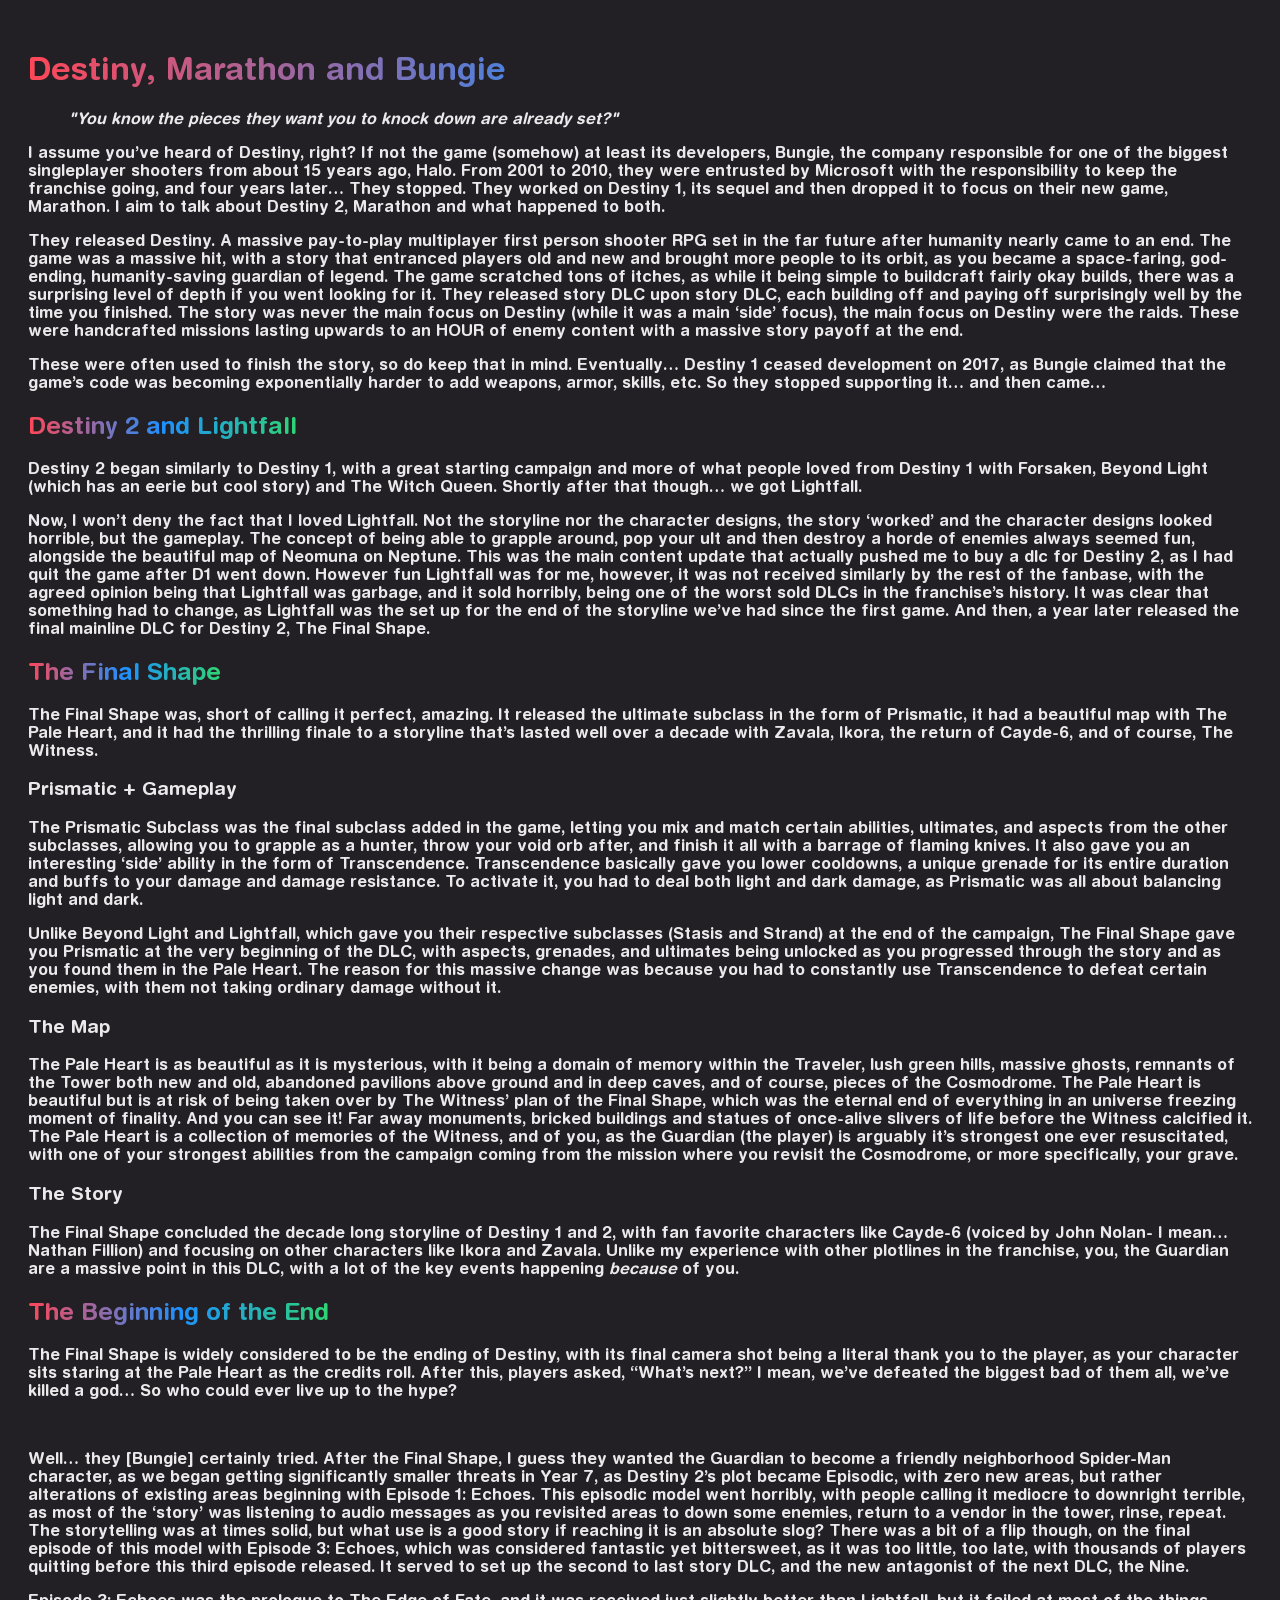
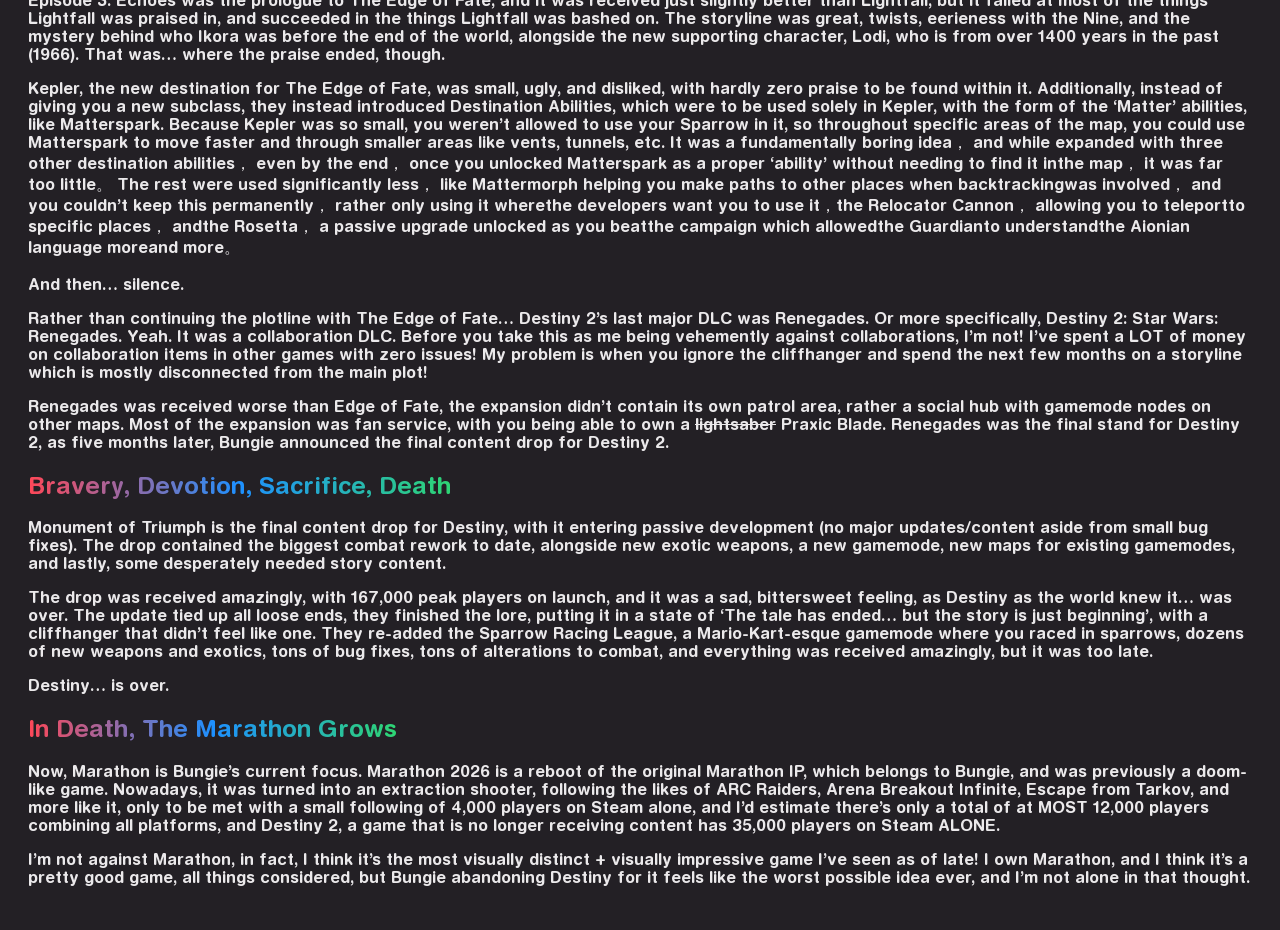
==== thoughts/destiny.html @ fc479147 "added blog no.1 blog abt destiny" ====
<!DOCTYPE html>
<html>

<head>
  <meta charset="utf-8">
  <meta name="viewport" content="width=device-width, initial-scale=1.0">
  <title>Destiny & Mismanagement</title>
  <link rel="stylesheet" href="../styles.css" />
</head>

<body class="body">
  <div class="rainbow"><h1 id="destiny-marathon-and-bungie">Destiny, Marathon and Bungie</h1></div>
<blockquote>
<p><em><strong>"You know the pieces they want you to knock down are already set?"</strong></em></p>
</blockquote>
<p>I assume you’ve heard of Destiny, right? If not the game (somehow) at least its developers, Bungie, the company responsible for one of the biggest singleplayer shooters from about 15 years ago, Halo. From 2001 to 2010, they were entrusted by Microsoft with the responsibility to keep the franchise going, and four years later… They stopped. They worked on Destiny 1, its sequel and then dropped it to focus on their new game, Marathon. I aim to talk about Destiny 2, Marathon and what happened to both.</p>
<p>They released Destiny. A massive pay-to-play multiplayer first person shooter RPG set in the far future after humanity nearly came to an end. The game was a massive hit, with a story that entranced players old and new and brought more people to its orbit, as you became a space-faring, god-ending, humanity-saving guardian of legend. The game scratched tons of itches, as while it being simple to buildcraft fairly okay builds, there was a surprising level of depth if you went looking for it. They released story DLC upon story DLC, each building off and paying off surprisingly well by the time you finished. The story was never the main focus on Destiny (while it was a main ‘side’ focus), the main focus on Destiny were the <strong>raids.</strong> These were handcrafted missions lasting upwards to an HOUR of enemy content with a massive story payoff at the end.</p>
<p>These were often used to finish the story, so do keep that in mind. Eventually… Destiny 1 ceased development on 2017, as Bungie claimed that the game’s code was becoming exponentially harder to add weapons, armor, skills, etc. So they stopped supporting it… and then came…</p>
<h2 id="destiny-2-and-lightfall"> <span class="rainbow">Destiny 2 and Lightfall</span></h2>
<p>Destiny 2 began similarly to Destiny 1, with a great starting campaign and more of what people loved from Destiny 1 with Forsaken, Beyond Light (which has an eerie but cool story) and The Witch Queen. Shortly after that though… we got Lightfall.</p>
<p>Now, I won’t deny the fact that I loved Lightfall. Not the storyline nor the character designs, the story ‘worked’ and the character designs looked horrible, but the gameplay. The concept of being able to grapple around, pop your ult and then destroy a horde of enemies always seemed fun, alongside the beautiful map of Neomuna on Neptune. This was the main content update that actually pushed me to <strong>buy</strong> a dlc for Destiny 2, as I had quit the game after D1 went down. However fun Lightfall was for me, however, it was not received similarly by the rest of the fanbase, with the agreed opinion being that Lightfall was garbage, and it sold horribly, being one of the <strong>worst sold</strong> DLCs in the franchise’s history. It was clear that something had to change, as Lightfall was the set up for the end of the storyline we’ve had since the first game. And then, a year later released the final mainline DLC for Destiny 2, The Final Shape.</p>
<h2 id="the-final-shape"><span class="rainbow">The Final Shape</span></h2>
<p>The Final Shape was, short of calling it perfect, amazing. It released the ultimate subclass in the form of Prismatic, it had a beautiful map with The Pale Heart, and it had the thrilling finale to a storyline that’s lasted well over a decade with Zavala, Ikora, the return of Cayde-6, and of course, The Witness.</p>
<h3 id="prismatic--gameplay">Prismatic + Gameplay</h3>
<p>The Prismatic Subclass was the final subclass added in the game, letting you mix and match certain abilities, ultimates, and aspects from the other subclasses, allowing you to grapple as a hunter, throw your void orb after, and finish it all with a barrage of flaming knives. It also gave you an interesting ‘side’ ability in the form of Transcendence. Transcendence basically gave you lower cooldowns, a unique grenade for its entire duration and buffs to your damage and damage resistance. To activate it, you had to deal both light and dark damage, as Prismatic was all about balancing light and dark.</p>
<p>Unlike Beyond Light and Lightfall, which gave you their respective subclasses (Stasis and Strand) at the end of the campaign, The Final Shape gave you Prismatic at the very beginning of the DLC, with aspects, grenades, and ultimates being unlocked as you progressed through the story and as you found them in the Pale Heart. The reason for this massive change was because you had to constantly use Transcendence to defeat certain enemies, with them not taking ordinary damage without it.</p>
<h3 id="the-map">The Map</h3>
<p>The Pale Heart is as beautiful as it is mysterious, with it being a domain of memory within the Traveler, lush green hills, massive ghosts, remnants of the Tower both new and old, abandoned pavilions above ground and in deep caves, and of course, pieces of the Cosmodrome. The Pale Heart is beautiful but is at risk of being taken over by The Witness’ plan of the Final Shape, which was the eternal end of everything in an universe freezing moment of finality. And you can see it! Far away monuments, bricked buildings and statues of once-alive slivers of life before the Witness calcified it. The Pale Heart is a collection of memories of the Witness, and of you, as the Guardian (the player) is arguably it’s strongest one ever resuscitated, with one of your strongest abilities from the campaign coming from the mission where you revisit the Cosmodrome, or more specifically, your grave.</p>
<h3 id="the-story">The Story</h3>
<p>The Final Shape concluded the decade long storyline of Destiny 1 and 2, with fan favorite characters like Cayde-6 (voiced by John Nolan- I mean… Nathan Fillion) and focusing on other characters like Ikora and Zavala. Unlike my experience with other plotlines in the franchise, you, the Guardian are a massive point in this DLC, with a lot of the key events happening <em>because</em> of you.</p>
<h2 id="the-beginning-of-the-end"> <span class="rainbow">The Beginning of the End</span></h2>
<p>The Final Shape is widely considered to be the ending of Destiny, with its final camera shot being a literal thank you to the player, as your character sits staring at the Pale Heart as the credits roll. After this, players asked, “What’s next?” I mean, we’ve defeated the biggest bad of them all, we’ve killed a god… So who could ever live up to the hype?</p>
<p><img src="https://i.redd.it/egjtsbi9yagd1.png" alt=""></p>
<p>Well… they [Bungie] certainly tried. After the Final Shape, I guess they wanted the Guardian to become a friendly neighborhood Spider-Man character, as we began getting significantly smaller threats in Year 7, as Destiny 2’s plot became Episodic, with zero new areas, but rather alterations of existing areas beginning with Episode 1: Echoes. This episodic model went horribly, with people calling it mediocre to downright terrible, as most of the ‘story’ was listening to audio messages as you revisited areas to down some enemies, return to a vendor in the tower, rinse, repeat. The storytelling was at times solid, but what use is a good story if reaching it is an absolute slog? There was a bit of a flip though, on the final episode of this model with Episode 3: Echoes, which was considered fantastic yet bittersweet, as it was too little, too late, with thousands of players quitting before this third episode released. It served to set up the second to last story DLC, and the new antagonist of the next DLC, the Nine.</p>
<p>Episode 3: Echoes was the prologue to The Edge of Fate, and it was received just slightly better than Lightfall, but it failed at most of the things Lightfall was praised in, and succeeded in the things Lightfall was bashed on. The storyline was great, twists, eerieness with the Nine, and the mystery behind who Ikora was before the end of the world, alongside the new supporting character, Lodi, who is from over 1400 years in the past (1966). That was… where the praise ended, though.</p>
<p>Kepler, the new destination for The Edge of Fate, was small, ugly, and disliked, with hardly zero praise to be found within it. Additionally, instead of giving you a new subclass, they instead introduced Destination Abilities, which were to be used solely in Kepler, with the form of the ‘Matter’ abilities, like Matterspark. Because Kepler was so small, you weren’t allowed to use your Sparrow in it, so throughout specific areas of the map, you could use Matterspark to move faster and through smaller areas like vents, tunnels, etc. It was a fundamentally boring idea， and while expanded with three other destination abilities， even by the end， once you unlocked Matterspark as a proper ‘ability’ without needing to find it inthe map， it was far too little。 The rest were used significantly less， like Mattermorph helping you make paths to other places when backtrackingwas involved， and you couldn’t keep this permanently， rather only using it wherethe developers want you to use it，the Relocator Cannon， allowing you to teleportto specific places， andthe Rosetta， a passive upgrade unlocked as you beatthe campaign which allowedthe Guardianto understandthe Aionian language moreand more。</p>
<p>And then… silence.</p>
<p>Rather than continuing the plotline with The Edge of Fate… Destiny 2’s last major DLC was Renegades. Or more specifically, Destiny 2: Star Wars: Renegades. Yeah. It was a collaboration DLC. Before you take this as me being vehemently against collaborations, I’m not! I’ve spent a LOT of money on collaboration items in other games with zero issues! My problem is when you ignore the cliffhanger and spend the next few months on a storyline which is mostly disconnected from the main plot!</p>
<p>Renegades was received worse than Edge of Fate, the expansion didn’t contain its own patrol area, rather a social hub with gamemode nodes on other maps. Most of the expansion was fan service, with you being able to own a <s>lightsaber</s> Praxic Blade. Renegades was the final stand for Destiny 2, as five months later, Bungie announced the final content drop for Destiny 2.</p>
<h2 id="bravery-devotion-sacrifice-death"><span class="rainbow">Bravery, Devotion, Sacrifice, Death</span></h2>
<p>Monument of Triumph is the final content drop for Destiny, with it entering passive development (no major updates/content aside from small bug fixes). The drop contained the biggest combat rework to date, alongside new exotic weapons, a new gamemode, new maps for existing gamemodes, and lastly, some desperately needed story content.</p>
<p>The drop was received amazingly, with 167,000 peak players on launch, and it was a sad, bittersweet feeling, as Destiny as the world knew it… was over. The update tied up all loose ends, they finished the lore, putting it in a state of ‘The tale has ended… but the story is just beginning’, with a cliffhanger that didn’t feel like one. They re-added the Sparrow Racing League, a Mario-Kart-esque gamemode where you raced in sparrows, dozens of new weapons and exotics, tons of bug fixes, tons of alterations to combat, and everything was received amazingly, but it was too late.</p>
<p>Destiny… is over.</p>
<h2 id="in-death-the-marathon-grows"> <span class="rainbow">In Death, The Marathon Grows</span></h2>
<p>Now, Marathon is Bungie’s current focus. Marathon 2026 is a reboot of the original Marathon IP, which belongs to Bungie, and was previously a doom-like game. Nowadays, it was turned into an extraction shooter, following the likes of ARC Raiders, Arena Breakout Infinite, Escape from Tarkov, and more like it, only to be met with a small following of 4,000 players on Steam alone, and I’d estimate there’s only a total of at MOST 12,000 players combining all platforms, and Destiny 2, a game that is no longer receiving content has 35,000 players on Steam ALONE.</p>
<p>I’m not against Marathon, in fact, I think it’s the most visually distinct + visually impressive game I’ve seen as of late! I own Marathon, and I think it’s a pretty good game, all things considered, but Bungie abandoning Destiny for it feels like the worst possible idea ever, and I’m not alone in that thought.</p>
</div>
</body>

</html>
---- styles.css ----
@font-face {
    font-family: 'Adventurer';
    src: url(fonts/Adventurer.woff2) format('woff2');
}

@font-face {
    font-family: 'TinyUnicode';
    src: url(fonts/TinyUnicode.woff2) format('woff2');
}

@font-face {
    font-family: 'Jersey15';
    src: url(fonts/Jersey15-Regular.woff2) format('woff2');
}

@font-face {
    font-family: 'HelveticaRound';
    src: url(fonts/helvetica-rounded-bold-5871d05ead8de.woff2) format('woff2');
}

/* background for site + text color */
body {
    background-color: #232025;
    color: #ebe9eb;
    padding: 20px;
    box-sizing: border-box;
}

/* color for hyperlinks*/
a {
    color: #c38ef8;
}

.header {
    font-family: 'Jersey15';
    font-size: 35px;
    margin-bottom: 0px;
}

.header h1 {
    margin: 0;
    line-height: 1;
}

.sub {
    font-family: 'TinyUnicode';
    font-size: 30px;
}

.sub p {
    margin: 0;
    line-height: 1;
}

.body {
    font-family: 'HelveticaRound';
}

.bar {
    font-family: 'HelveticaRound';
    font-size: 18px;
    display: flex;
    gap: 15px;
}

.webring {
    font-family: 'HelveticaRound';
    margin-top: 50px;
    margin-bottom: 25px;
    text-align: center;
    width: 100%;
}

.rainbow { /* rainbow :3 */
    background: linear-gradient(to right, #ff4757, #1e90ff, #2ed573, #ffa502, #ff4757);
    background-size: 200% auto;
    -webkit-background-clip: text;
    -webkit-text-fill-color: transparent;
    background-clip: text;
    animation: flowRight 4s linear infinite;
}

@keyframes flowRight {
    0% {
        background-position: 0% center;
    }
    100% {
        background-position: 200% center;
    }
}

.top-nav-container {
    display: flex;
    justify-content: space-between; 
    align-items: center;           
    flex-wrap: wrap;             
    gap: 15px;
    margin-bottom: 10px; 
}
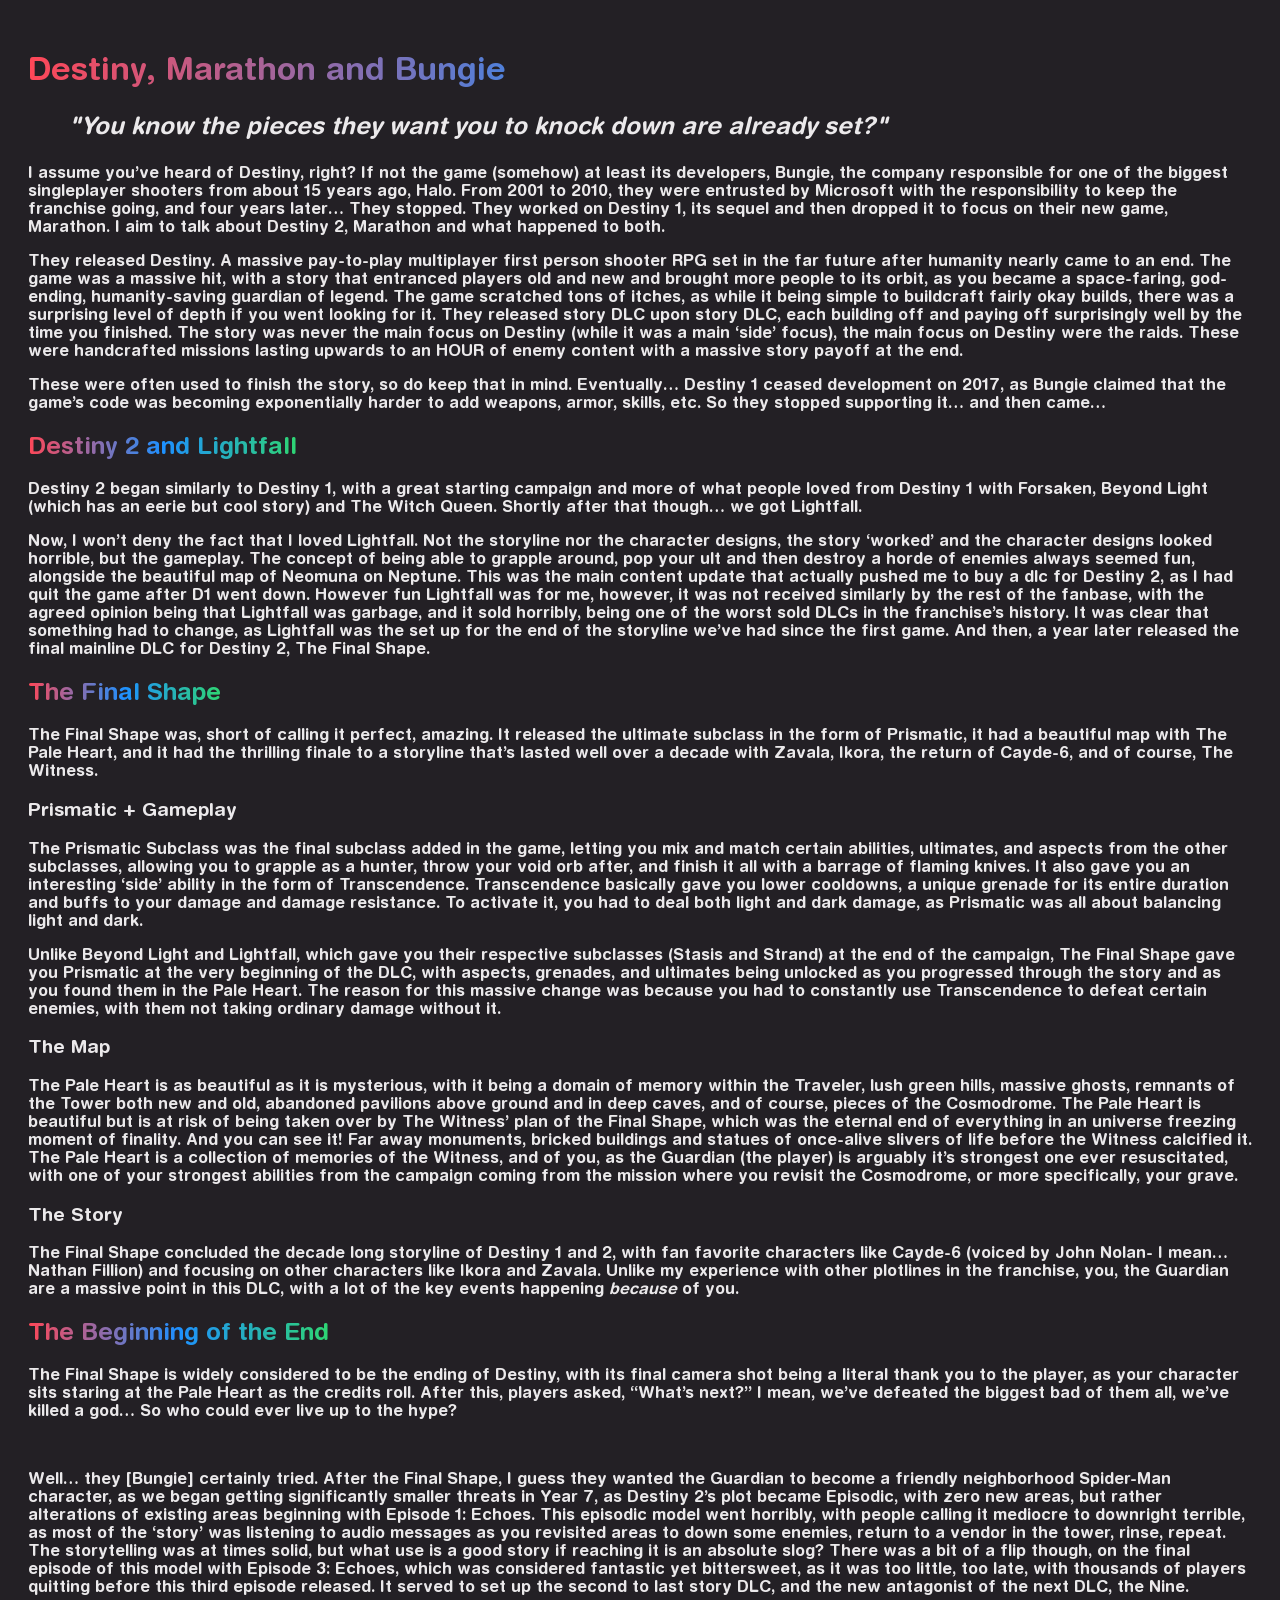
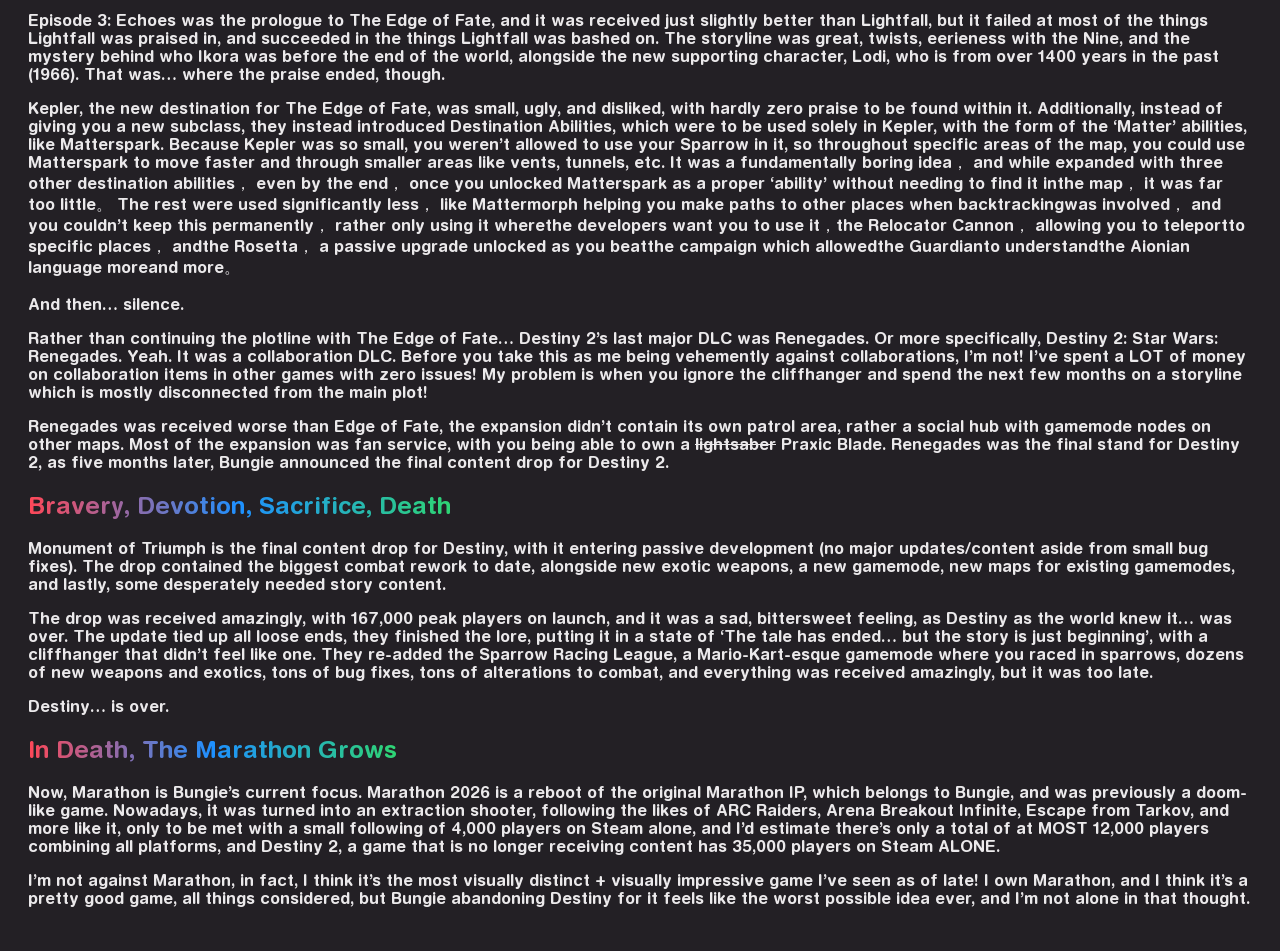
==== commit 7713e7d3: "fixed a misspell" ====
--- a/thoughts/destiny.html
+++ b/thoughts/destiny.html
@@ -11,7 +11,7 @@
 <body class="body">
   <div class="rainbow"><h1 id="destiny-marathon-and-bungie">Destiny, Marathon and Bungie</h1></div>
 <blockquote>
-<p><em><strong>"You know the pieces they want you to knock down are already set?"</strong></em></p>
+<h2><p><em><strong>"You know the pieces they want you to knock down are already set?"</strong></em></p></h2>
 </blockquote>
 <p>I assume you’ve heard of Destiny, right? If not the game (somehow) at least its developers, Bungie, the company responsible for one of the biggest singleplayer shooters from about 15 years ago, Halo. From 2001 to 2010, they were entrusted by Microsoft with the responsibility to keep the franchise going, and four years later… They stopped. They worked on Destiny 1, its sequel and then dropped it to focus on their new game, Marathon. I aim to talk about Destiny 2, Marathon and what happened to both.</p>
 <p>They released Destiny. A massive pay-to-play multiplayer first person shooter RPG set in the far future after humanity nearly came to an end. The game was a massive hit, with a story that entranced players old and new and brought more people to its orbit, as you became a space-faring, god-ending, humanity-saving guardian of legend. The game scratched tons of itches, as while it being simple to buildcraft fairly okay builds, there was a surprising level of depth if you went looking for it. They released story DLC upon story DLC, each building off and paying off surprisingly well by the time you finished. The story was never the main focus on Destiny (while it was a main ‘side’ focus), the main focus on Destiny were the <strong>raids.</strong> These were handcrafted missions lasting upwards to an HOUR of enemy content with a massive story payoff at the end.</p>
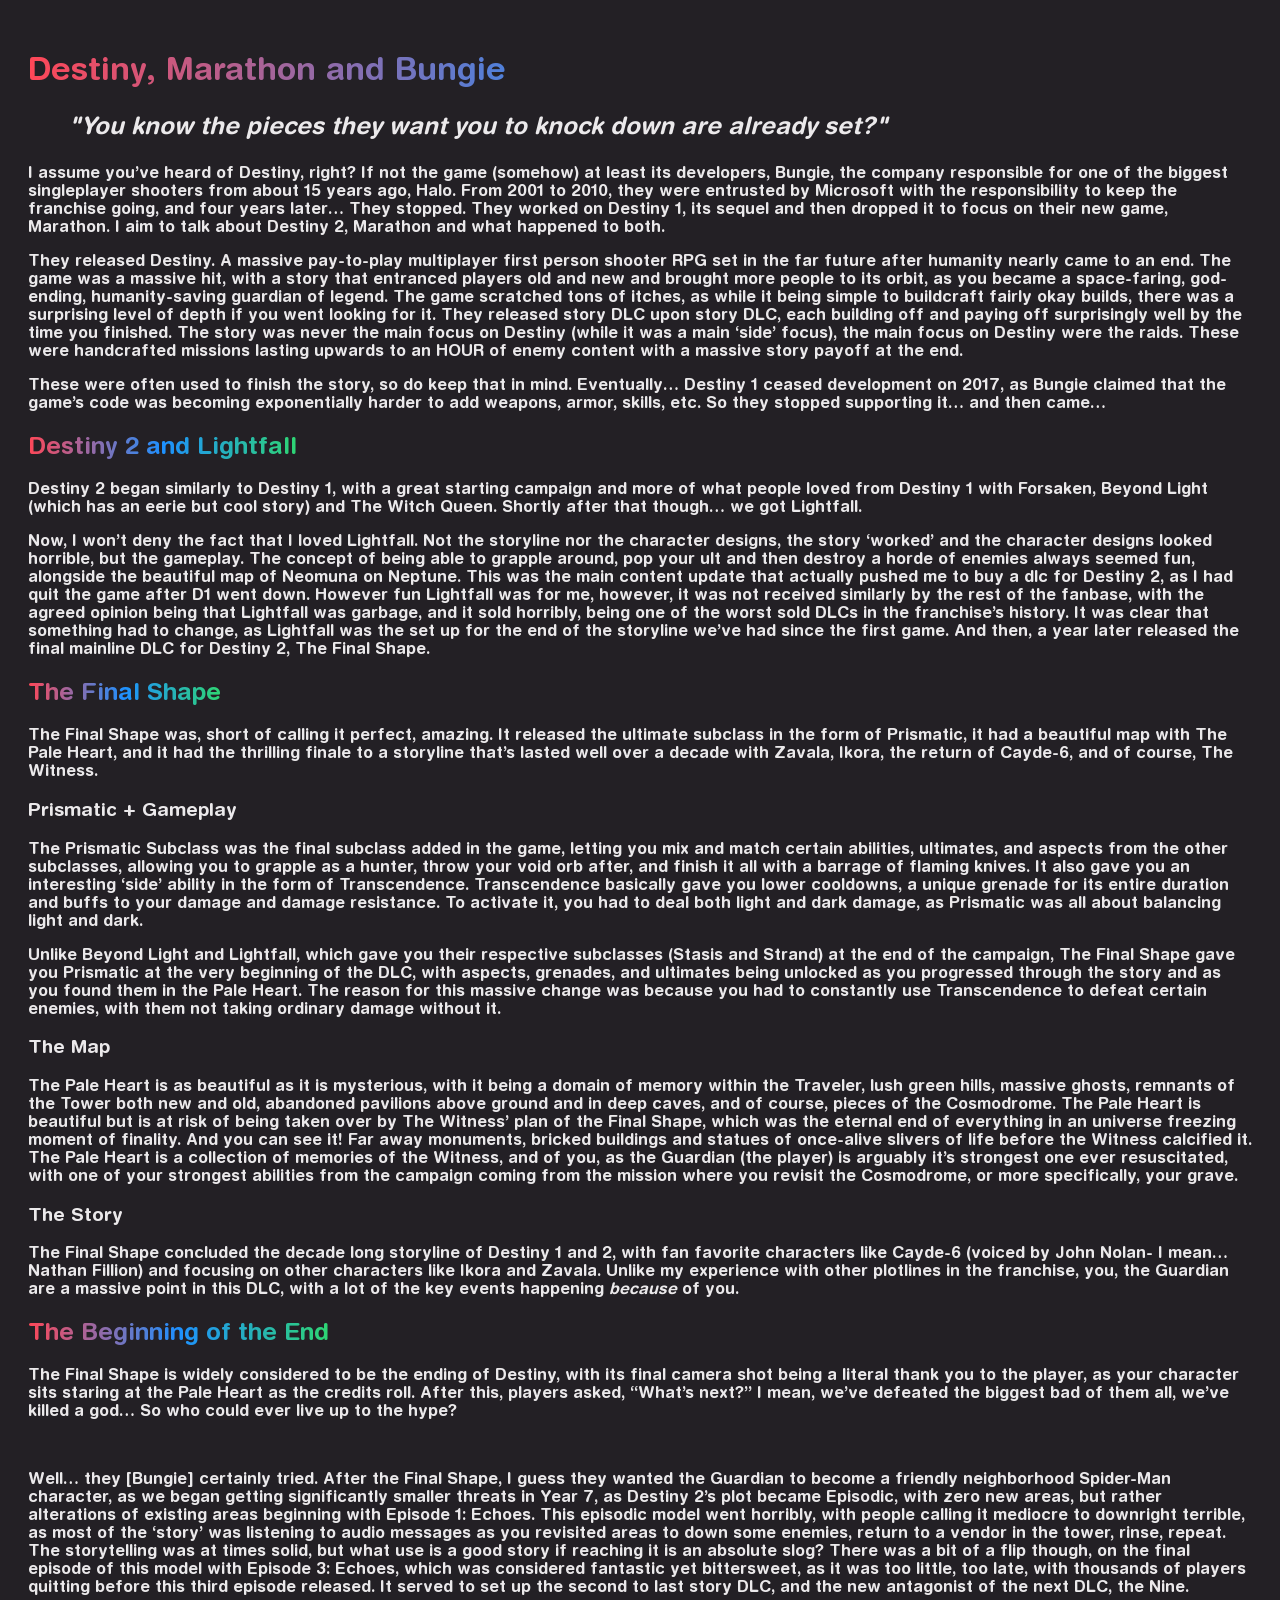
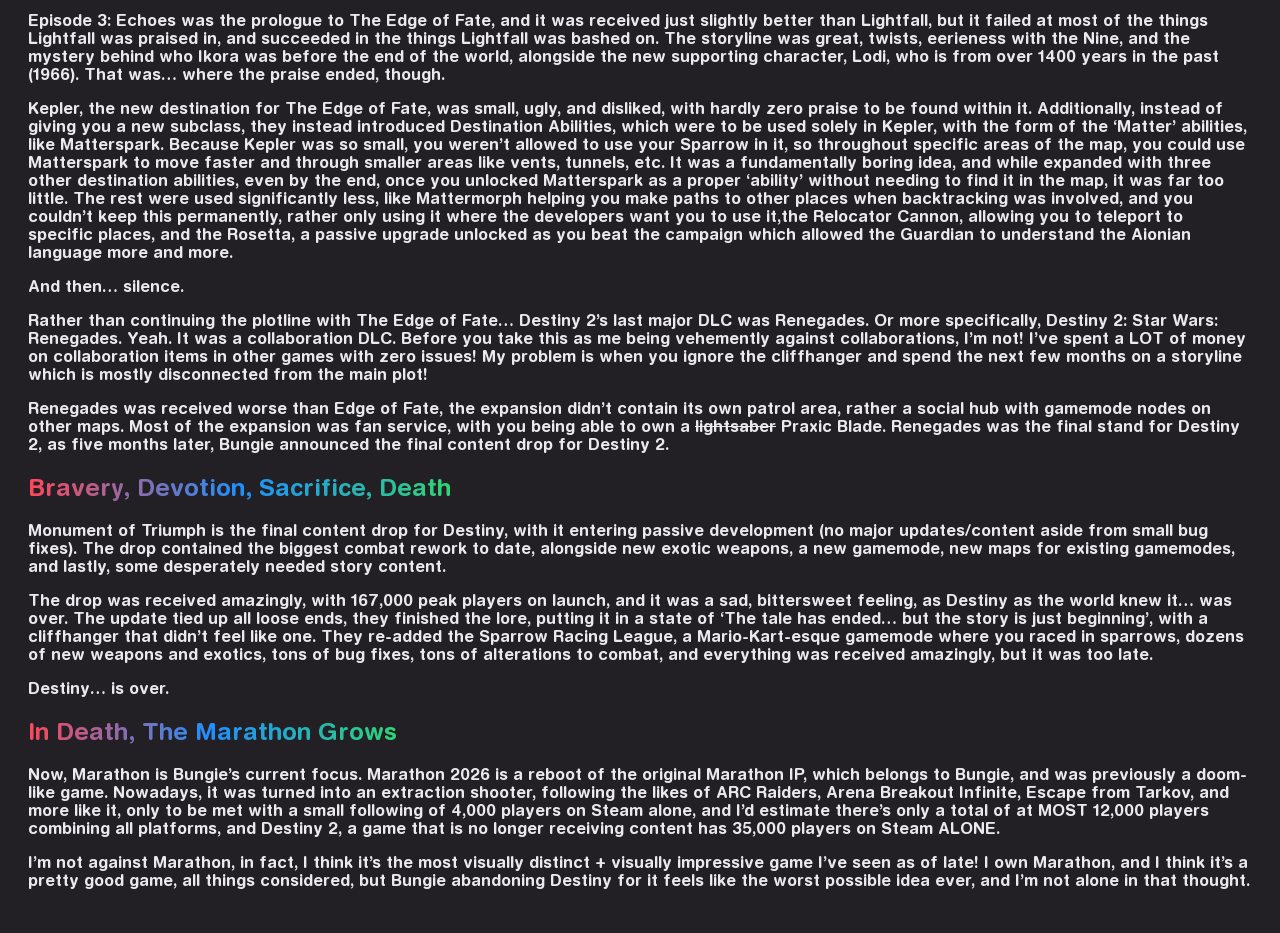
==== commit ae0562bd: "end me COPILOT STFU" ====
--- a/thoughts/destiny.html
+++ b/thoughts/destiny.html
@@ -33,7 +33,7 @@
 <p><img src="https://i.redd.it/egjtsbi9yagd1.png" alt=""></p>
 <p>Well… they [Bungie] certainly tried. After the Final Shape, I guess they wanted the Guardian to become a friendly neighborhood Spider-Man character, as we began getting significantly smaller threats in Year 7, as Destiny 2’s plot became Episodic, with zero new areas, but rather alterations of existing areas beginning with Episode 1: Echoes. This episodic model went horribly, with people calling it mediocre to downright terrible, as most of the ‘story’ was listening to audio messages as you revisited areas to down some enemies, return to a vendor in the tower, rinse, repeat. The storytelling was at times solid, but what use is a good story if reaching it is an absolute slog? There was a bit of a flip though, on the final episode of this model with Episode 3: Echoes, which was considered fantastic yet bittersweet, as it was too little, too late, with thousands of players quitting before this third episode released. It served to set up the second to last story DLC, and the new antagonist of the next DLC, the Nine.</p>
 <p>Episode 3: Echoes was the prologue to The Edge of Fate, and it was received just slightly better than Lightfall, but it failed at most of the things Lightfall was praised in, and succeeded in the things Lightfall was bashed on. The storyline was great, twists, eerieness with the Nine, and the mystery behind who Ikora was before the end of the world, alongside the new supporting character, Lodi, who is from over 1400 years in the past (1966). That was… where the praise ended, though.</p>
-<p>Kepler, the new destination for The Edge of Fate, was small, ugly, and disliked, with hardly zero praise to be found within it. Additionally, instead of giving you a new subclass, they instead introduced Destination Abilities, which were to be used solely in Kepler, with the form of the ‘Matter’ abilities, like Matterspark. Because Kepler was so small, you weren’t allowed to use your Sparrow in it, so throughout specific areas of the map, you could use Matterspark to move faster and through smaller areas like vents, tunnels, etc. It was a fundamentally boring idea， and while expanded with three other destination abilities， even by the end， once you unlocked Matterspark as a proper ‘ability’ without needing to find it inthe map， it was far too little。 The rest were used significantly less， like Mattermorph helping you make paths to other places when backtrackingwas involved， and you couldn’t keep this permanently， rather only using it wherethe developers want you to use it，the Relocator Cannon， allowing you to teleportto specific places， andthe Rosetta， a passive upgrade unlocked as you beatthe campaign which allowedthe Guardianto understandthe Aionian language moreand more。</p>
+<p>Kepler, the new destination for The Edge of Fate, was small, ugly, and disliked, with hardly zero praise to be found within it. Additionally, instead of giving you a new subclass, they instead introduced Destination Abilities, which were to be used solely in Kepler, with the form of the ‘Matter’ abilities, like Matterspark. Because Kepler was so small, you weren’t allowed to use your Sparrow in it, so throughout specific areas of the map, you could use Matterspark to move faster and through smaller areas like vents, tunnels, etc. It was a fundamentally boring idea, and while expanded with three other destination abilities, even by the end, once you unlocked Matterspark as a proper ‘ability’ without needing to find it in the map, it was far too little. The rest were used significantly less, like Mattermorph helping you make paths to other places when backtracking was involved, and you couldn’t keep this permanently, rather only using it where the developers want you to use it,the Relocator Cannon, allowing you to teleport to specific places, and the Rosetta, a passive upgrade unlocked as you beat the campaign which allowed the Guardian to understand the Aionian language more and more.</p>
 <p>And then… silence.</p>
 <p>Rather than continuing the plotline with The Edge of Fate… Destiny 2’s last major DLC was Renegades. Or more specifically, Destiny 2: Star Wars: Renegades. Yeah. It was a collaboration DLC. Before you take this as me being vehemently against collaborations, I’m not! I’ve spent a LOT of money on collaboration items in other games with zero issues! My problem is when you ignore the cliffhanger and spend the next few months on a storyline which is mostly disconnected from the main plot!</p>
 <p>Renegades was received worse than Edge of Fate, the expansion didn’t contain its own patrol area, rather a social hub with gamemode nodes on other maps. Most of the expansion was fan service, with you being able to own a <s>lightsaber</s> Praxic Blade. Renegades was the final stand for Destiny 2, as five months later, Bungie announced the final content drop for Destiny 2.</p>
